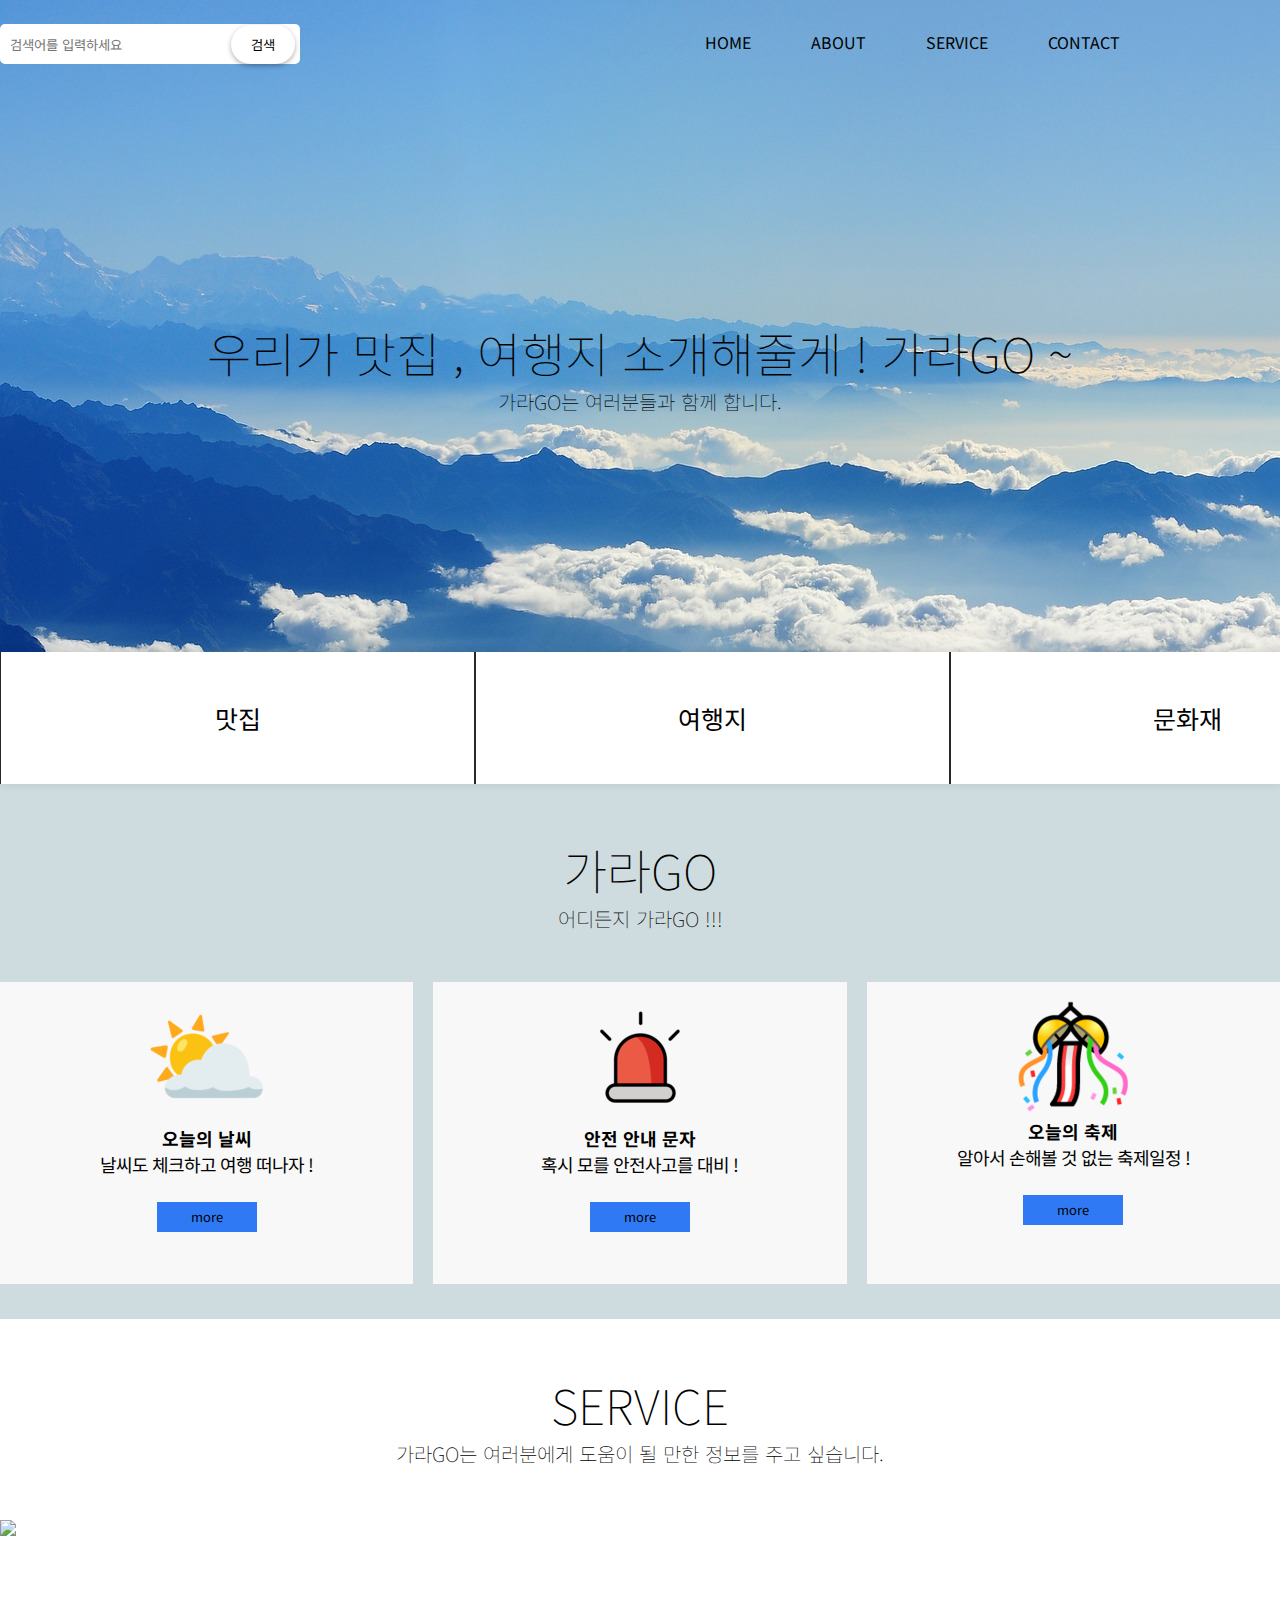
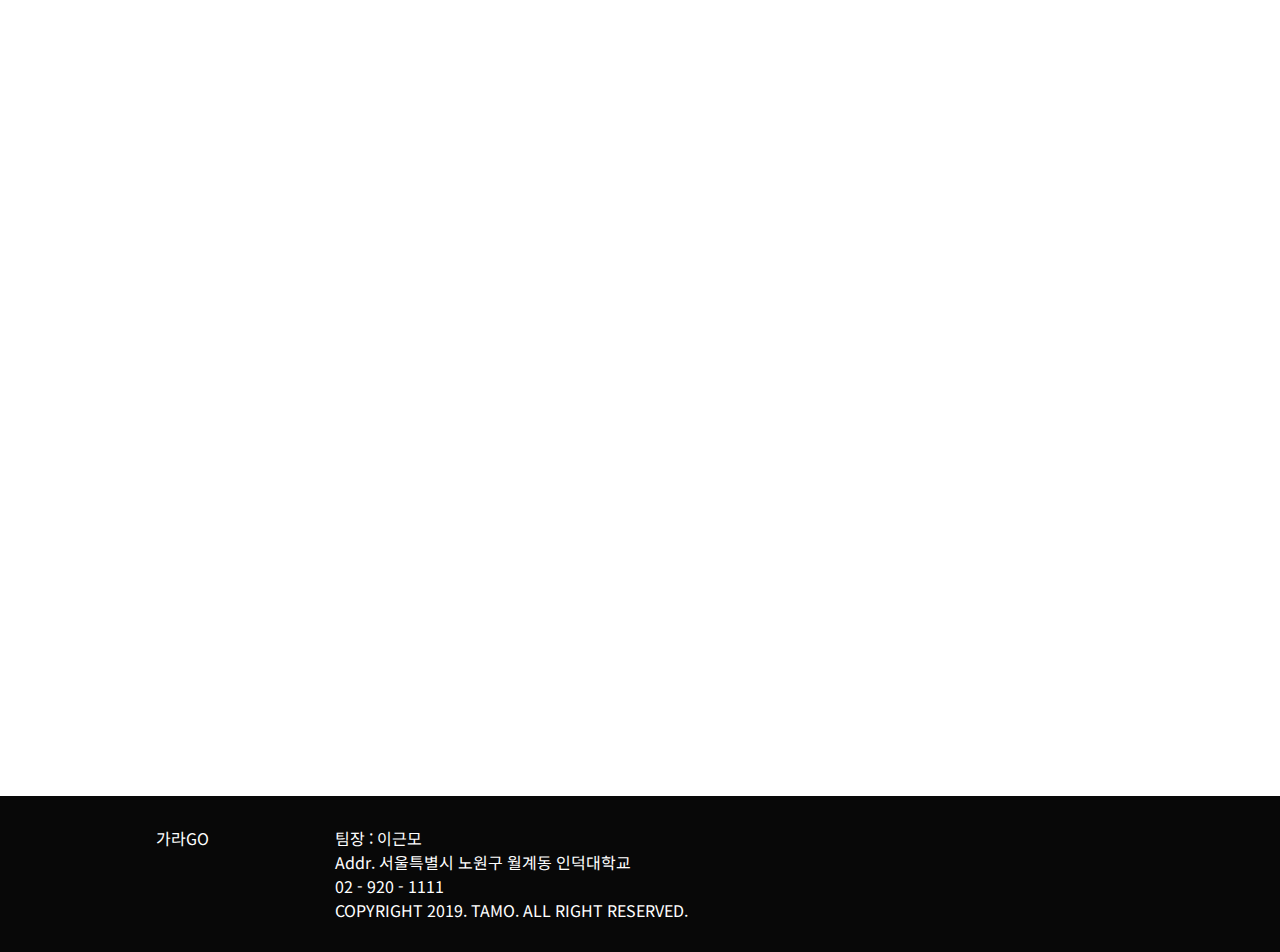
==== main.html @ 53605c0b "tap and photo" ====
<!doctype html>
<html lang="ko">
  <head>
    <meta charset="UTF-8">
    <meta http-equiv="X-UA-Compatible" content="IE=edge">
    <meta name="viewport" content="width=device-width, initial-scale=1.0">
    <link href="https://fonts.googleapis.com/css2?family=Noto+Sans+KR&display=swap" rel="stylesheet">
    <link rel="stylesheet" href="main.css">

   
  </head>
  <body>
    <div class="wrap">
      <div class="intro_bg">
        <div class="header">
          <div class="searchArea">
            <form method="POST" action="pro.php" >
            <input type="text" placeholder="검색어를 입력하세요" name="search">
            <button type="submit">검색</button>
        </form>
          </div>
          <ul class="nav">
            <li><a href="#">HOME</a></li>
            <li><a href="#">ABOUT</a></li>
            <li><a href="#">SERVICE</a></li>
            <li><a href="#">CONTACT</a></li>
          </ul>
        </div>
        <div class="intro_text">
          <h1>우리가 맛집 , 여행지 소개해줄게 ! 가라GO ~ </h1>
          <h4 class="contents1"> 가라GO는 여러분들과 함께 합니다. </h4>
        </div>
        
      </div>
      </div>
      <!-- intro end-->
      <ul class="amount">
        <li>
          <div>
            <div class="button">
            <button onclick="location.href='nofood.php'">맛집</button >
            </div>
            <div class="result"> </div>
          </div>
        </li>
        <li>
          <div>
            <div class="button">
              <button onclick="location.href='notrip.php'">여행지</button >
              </div>
            <div class="result"> </div>
          </div>
        </li>
        <li>
          <div>
            <div class="button">
              <button onclick="location.href='noculture.php'">문화재</button >
              </div>
            <div class="result"></div>
          </div>
        </li>
        <li>
            <div>
              <div class="button">
                <button onclick="location.href='nofestival.php'">축제</button >
                </div>
              <div class="result"></div>
            </div>
        </li>
      </ul>
      <!-- amount end -->

      <div class="main_text0">
        <h1>가라GO</h1>
        <div class="contents1">어디든지 가라GO !!! </div>
        
        <ul class="icons">
          <li>
            <div class="icon_img">
              <img src="photo/weather.png">
            </div>
            <div class="contents1_bold">오늘의 날씨 </div>
            <div class="contents2">
                날씨도 체크하고 여행 떠나자 !
            </div>
            <div class="more">
              <more onclick="location.href='next.html'">more</more >
            </div>
          </li>

          <li>
            <div class="icon_img">
              <img src="photo/disaster.png">
            </div>
            <div class="contents1_bold">안전 안내 문자</div>
            <div class="contents2">
                혹시 모를 안전사고를 대비 ! 
            </div>
            <div class="more">
              <more onclick="location.href='emerinfo.php'">more</more >
            </div>
          </li>

          <li>
            <div class="icon_img">
              <img src="photo/festival.png">
            </div>
            <div class="contents1_bold">오늘의 축제</div>
            <div class="contents2">
              알아서 손해볼 것 없는 축제일정 ! 
            </div>
            <div class="more">
              <more onclick="location.href='next.html'">more</more >
            </div>
          </li>
        </ul>
      </div>

      <div class="main_text1">
        <h1>SERVICE</h1>
        <div class="contents1">가라GO는 여러분에게 도움이 될 만한 정보를 주고 싶습니다.</div>
        <div class="service">
          <div class="food_photo">
            <img src=#>
          </div>
          <div class="contents2">
              
          </div>
        </div>
      </div>

      <div class="main_text2">
        <ul>
          <li>
            <div><h1>CONTACT</h1></div>
            <div>우리에게 파트너십을 신청하거나, 고객이 되어주세요</div>
            <div class="more2">더 알아보기</div>
          </li>
          <li></li>
        </ul>
      </div>

      <div class="footer">
        <div>가라GO</div>
        <div> 팀장 : 이근모 
           <br>
          Addr. 서울특별시 노원구 월계동 인덕대학교 <br>
          02 - 920 - 1111 <br>
          COPYRIGHT 2019. TAMO. ALL RIGHT RESERVED.
        </div>
      </div>
    </div>
  </body>
</html>
---- main.css ----
*{
  font-family: 'Noto Sans KR', sans-serif;
  list-style: none;
  text-decoration: none;
  border-collapse: collapse;
  margin:0px;
  padding: 0px;
  color: #000000;
}

h1 {
  font-size: 48px;
  font-weight: 100;
}
.contents1{
  font-size: 20px;
  font-weight: lighter;
}
.contents2{
  font-size: 18px;
}
.contents3 {
  font-size: 14px;
  font-weight: 100;
}
.contents1_bold{
  font-size: 18px;
  font-weight: bold;
}
/* --- */

.result{
  font-size: 24px;
}

.intro_bg{
  background-image: url("photo/nepal.jpg");
  width: 100%;
  height: 718px;
}

.header{
  width:1280px;
  margin:auto;
  display: flex;
  height: 86px;
}

.searchArea{
  width:300px;
    height:40px;
    background: rgb(255, 255, 255);
    border-radius: 5px;
    margin-top:24px;
}
.searchArea > form > input{
  border:none;
    width:250px;
    height:40px;
    background: rgba(90, 51, 51, 0);
    color:rgb(0, 0, 0);
    padding-left:10px;
}

.searchArea > form > span{
  width:50px;
  color: black;
}
.searchArea button[type=submit] {
  background-color: #ffffff;
    color: #000000;
    border: none;
    border-radius: 25px;
    padding: 10px 20px;
    margin-left: -33px;
    box-shadow: 0 2px 5px rgba(0, 0, 0, 0.3);
    cursor: pointer;
    transition: background-color 0.3s, color 0.3s;
}

.searchArea button[type=submit]:hover {
  background-color: #000000;
    color: #ffffff;
} 

.nav{
  display: flex;
  justify-content: flex-end;
  width:calc(1000px - 200px);
  margin-left: 20px;
}
.nav > li {
  margin-left: 60px;
  margin-top: 30px;
}

.nav > li > a {
  color: #000000;
}

.nav li a:hover {
  background-color: #ff9e9e;
  color: #000000;
}

.amount{
  position: relative;
  top:-66px;
  display: flex;
  width: 100%; /*좌우 넓이 조정 크롬이냐 엣지냐에 따라 다르기에 추후 조정*/
  left:-1px;
  background: #fff;
  box-shadow: 0px 0px 10px rgba(0, 0, 0, 0.1);
  margin: auto;
}
.amount > li {
  flex: 1;
  height: 132px;
}
.amount > li > div {
  text-align: center;
  height:57px;
}

.amount button {
  background-color: #ffffff; /*버튼의 색깔*/
  color: #000000;
  width:475px; /*좌우 넓이를 조정하면 버튼도 그에 맞게 위에서 지정한 넓이 나누기 4정도로 크기 조정 해줘야함*/
  height:132px;
  font-size: 25px;
  border-left: 2px solid #292828;
  border-top: none;
  border-right: none;
  border-bottom: none;
  cursor: pointer;
  transition: background-color 0.3s, color 0.3s;
}

.amount button li:last-child {
  border-left: none;
}
.amount button:hover{
  background-color: #000000; /*마우스 올렸을 때 색깔*/
  color: #ffffff;
}

.intro_text{
  width:100%;
  margin:231px auto 231px auto;
  text-align: center;
}
.intro_text > h1,
.intro_text > h4{
  color:#030303;
}

/* main_text0 */

.main_text0{
  width: 100%;
  height:601px;
  margin-top:-132px;
  background: #cfdcdf;
}
.main_text0 > h1{
  padding-top:116px;
  text-align: center;
}
.main_text0 > .contents1 {
  text-align: center;
}

.icons{
  display: flex;
  width:1280px;
  height: 302px;
  /* background: orange; */
  margin:auto;
}
.icons > li {
  flex: 1;
  background: rgb(248, 248, 248);
  margin-top:49px;
  height:302px;
  text-align: center;
}
.icons > li > .icon_img{
  margin-top:18px;
}

.icons > li:not(:last-child){
  margin-right: 20px;
}

.icons .contents2 {
  width:280px;
  margin:auto;
  letter-spacing: -1px;
}
.more{
  width: 100px;
  height: 30px;
  background-color: #2F7AF4;
  cursor: pointer;
  font-size: 13px;
  color: #ffffff ;
  line-height: 30px;
  margin:25px auto;
}

.more:hover{
  background-color: #66edff;
  color: #ffffff;
}
/* main_text1*/

.main_text1{
  width: 100%;
  height:659px;
  /* margin-top:-132px; */
  /* background: #2F7AF4 */
}
.main_text1 > h1{
  padding-top:50px;
  text-align: center;
}
.main_text1 > .contents1 {
  text-align: center;
}
.service {
  width:1280px;
  display: flex;
  margin: 49px auto;
  height:427px;
}

.service > .contents2 {
  padding: 20px;
}
.service > .contents2 > h2{
  margin-bottom: 27px;
}

/* main_text2 */
.main_text2 {
  width:100%;
  height:418px;
  background-image: url("image/contact.png");
}

.main_text2 > ul {
  display: flex;
  padding-top:138px;
}

.main_text2 > ul > li {
  flex: 1;
  text-align: center;
}
.main_text2 > ul > li > div,
.main_text2 > ul > li > div > h1{
  color: #fff;
}
.more2{
  width:220px;
  height:40px;
  border: 1px solid #fff;
  color: #fff;
  line-height: 40px;
  cursor: pointer;
  margin:16px auto;
}

.footer{
  display: flex;
  background: #080808;
  padding:30px;
}
.footer > div:first-child {
  flex:3;
  text-align: center;
  color: #fff;
}
.footer > div:last-child {
  flex:9;
  color: #fff;
}
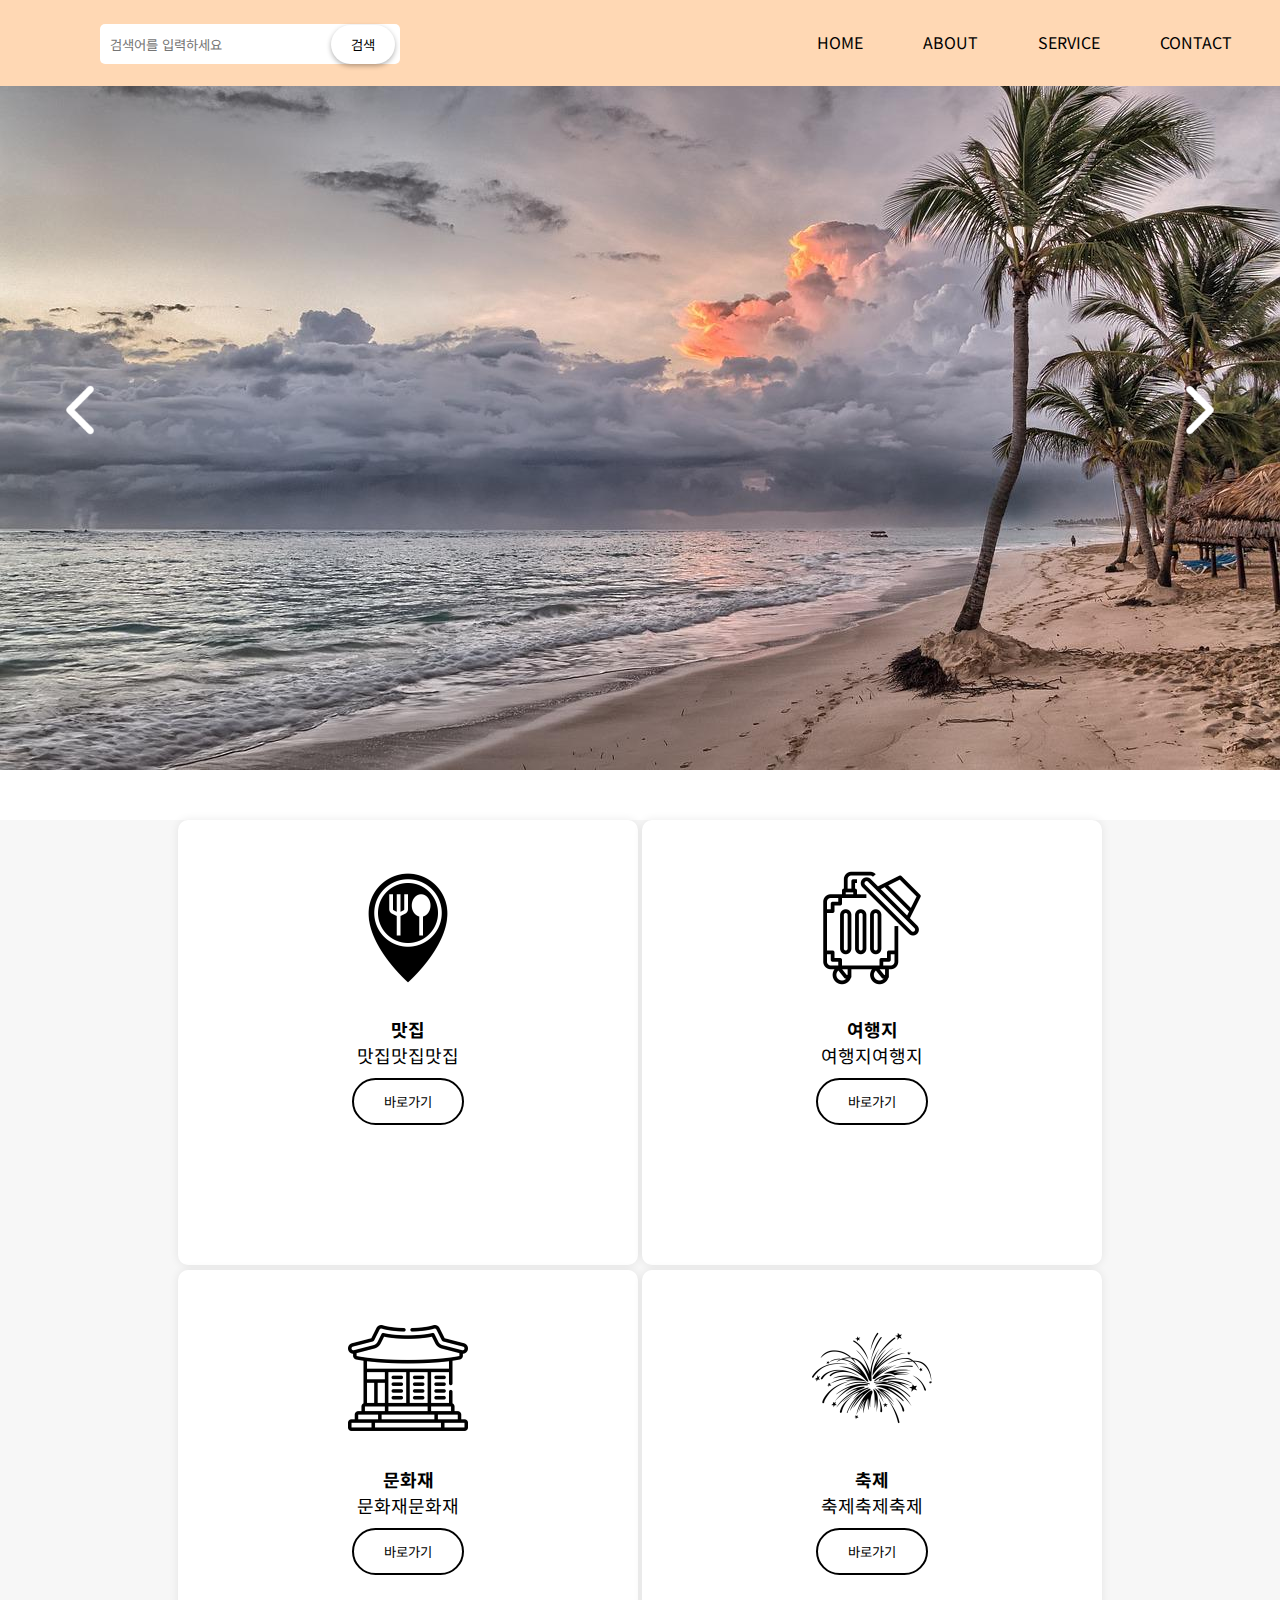
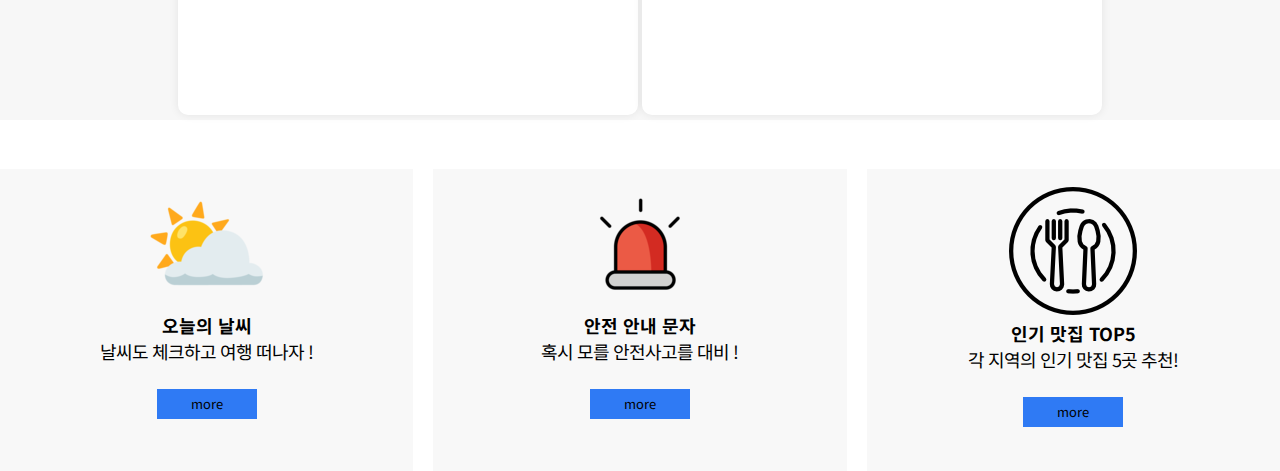
==== commit 0f2c5da3: "last commit" ====
--- a/main.html
+++ b/main.html
@@ -6,15 +6,13 @@
     <meta name="viewport" content="width=device-width, initial-scale=1.0">
     <link href="https://fonts.googleapis.com/css2?family=Noto+Sans+KR&display=swap" rel="stylesheet">
     <link rel="stylesheet" href="main.css">
-
-   
+  
   </head>
   <body>
     <div class="wrap">
-      <div class="intro_bg">
-        <div class="header">
+      <div class="header">
           <div class="searchArea">
-            <form method="POST" action="pro.php" >
+            <form method="get" action="pro.php" >
             <input type="text" placeholder="검색어를 입력하세요" name="search">
             <button type="submit">검색</button>
         </form>
@@ -26,129 +24,126 @@
             <li><a href="#">CONTACT</a></li>
           </ul>
         </div>
-        <div class="intro_text">
-          <h1>우리가 맛집 , 여행지 소개해줄게 ! 가라GO ~ </h1>
-          <h4 class="contents1"> 가라GO는 여러분들과 함께 합니다. </h4>
-        </div>
-        
-      </div>
-      </div>
-      <!-- intro end-->
-      <ul class="amount">
-        <li>
-          <div>
-            <div class="button">
-            <button onclick="location.href='nofood.php'">맛집</button >
-            </div>
-            <div class="result"> </div>
-          </div>
-        </li>
-        <li>
-          <div>
-            <div class="button">
-              <button onclick="location.href='notrip.php'">여행지</button >
-              </div>
-            <div class="result"> </div>
-          </div>
-        </li>
-        <li>
-          <div>
-            <div class="button">
-              <button onclick="location.href='noculture.php'">문화재</button >
-              </div>
-            <div class="result"></div>
-          </div>
-        </li>
-        <li>
-            <div>
-              <div class="button">
-                <button onclick="location.href='nofestival.php'">축제</button >
-                </div>
-              <div class="result"></div>
-            </div>
-        </li>
-      </ul>
-      <!-- amount end -->
 
-      <div class="main_text0">
-        <h1>가라GO</h1>
-        <div class="contents1">어디든지 가라GO !!! </div>
-        
-        <ul class="icons">
-          <li>
-            <div class="icon_img">
-              <img src="photo/weather.png">
-            </div>
-            <div class="contents1_bold">오늘의 날씨 </div>
-            <div class="contents2">
-                날씨도 체크하고 여행 떠나자 !
-            </div>
-            <div class="more">
-              <more onclick="location.href='next.html'">more</more >
-            </div>
-          </li>
+        <div class="section">
+          <input type="radio" name="slide" id="slide01" checked>
+          <input type="radio" name="slide" id="slide02">
+          <input type="radio" name="slide" id="slide03">
 
-          <li>
-            <div class="icon_img">
-              <img src="photo/disaster.png">
-            </div>
-            <div class="contents1_bold">안전 안내 문자</div>
-            <div class="contents2">
-                혹시 모를 안전사고를 대비 ! 
-            </div>
-            <div class="more">
-              <more onclick="location.href='emerinfo.php'">more</more >
-            </div>
-          </li>
-
-          <li>
-            <div class="icon_img">
-              <img src="photo/festival.png">
-            </div>
-            <div class="contents1_bold">오늘의 축제</div>
-            <div class="contents2">
-              알아서 손해볼 것 없는 축제일정 ! 
-            </div>
-            <div class="more">
-              <more onclick="location.href='next.html'">more</more >
-            </div>
-          </li>
-        </ul>
-      </div>
-
-      <div class="main_text1">
-        <h1>SERVICE</h1>
-        <div class="contents1">가라GO는 여러분에게 도움이 될 만한 정보를 주고 싶습니다.</div>
-        <div class="service">
-          <div class="food_photo">
-            <img src=#>
-          </div>
-          <div class="contents2">
-              
+          <div class="slidewrap">
+            <ul class="slidelist">
+              <li>
+                <a>
+                  <label for="slide03" class="left"></label>
+                  <img src="photo/beach.jpg">
+                  <label for="slide02" class="right"></label>
+                </a>
+              </li>
+              <li>
+                <a>
+                  <label for="slide01" class="left"></label>
+                  <img src="photo/river.jpg">
+                  <label for="slide03" class="right"></label>
+                </a>
+              </li>
+              <li>
+                <a>
+                  <label for="slide02" class="left"></label>
+                  <img src="photo/road.jpg">
+                  <label for="slide01" class="right"></label>
+                </a>
+              </li>
+            </ul>
           </div>
         </div>
       </div>
-
-      <div class="main_text2">
-        <ul>
-          <li>
-            <div><h1>CONTACT</h1></div>
-            <div>우리에게 파트너십을 신청하거나, 고객이 되어주세요</div>
-            <div class="more2">더 알아보기</div>
-          </li>
-          <li></li>
-        </ul>
+      
+      <div class="cardbox">
+      <div class="card">
+          <div class="icon_png">
+            <img src="photo/food.png">
+          </div>
+          <div class="contents1_bold">맛집 </div>
+          <div class="contents2">맛집맛집맛집</div>
+          <div class="cardbutton">
+            <button onclick="location.href='nofood.php'">바로가기</button>
+        </div>
+      </div>
+        
+      <div class="card">
+          <div class="icon_png">
+            <img src="photo/tour.png">
+          </div>
+          <div class="contents1_bold">여행지 </div>
+          <div class="contents2">여행지여행지</div>
+          <div class="cardbutton">
+            <button onclick="location.href='notrip.php'">바로가기</button>
+        </div>
       </div>
 
-      <div class="footer">
-        <div>가라GO</div>
-        <div> 팀장 : 이근모 
-           <br>
-          Addr. 서울특별시 노원구 월계동 인덕대학교 <br>
-          02 - 920 - 1111 <br>
-          COPYRIGHT 2019. TAMO. ALL RIGHT RESERVED.
+        <div class="card">
+          <div class="icon_png">
+            <img src="photo/tradition.png">
+          </div>
+          <div class="contents1_bold">문화재 </div>
+          <div class="contents2">문화재문화재</div>
+          <div class="cardbutton">
+            <button onclick="location.href='noculture.php'">바로가기</button>
+          </div>
+        </div>
+
+        <div class="card">
+          <div class="icon_png">
+            <img src="photo/festival1.png">
+          </div>
+          <div class="contents1_bold">축제 </div>
+          <div class="contents2">축제축제축제</div>
+          <div class="cardbutton">
+            <button onclick="location.href='nofestival.php'">바로가기</button>
+      </div>
+    </div>
+    </div>
+
+    <ul class="icons">
+      <li>
+        <div class="icon_img">
+          <img src="photo/weather.png">
+        </div>
+        <div class="contents1_bold">오늘의 날씨 </div>
+        <div class="contents2">
+            날씨도 체크하고 여행 떠나자 !
+        </div>
+        <div class="more">
+          <more onclick="location.href='weatherex.php'">more</more >
+        </div>
+      </li>
+
+      <li>
+        <div class="icon_img">
+          <img src="photo/disaster.png">
+        </div>
+        <div class="contents1_bold">안전 안내 문자</div>
+        <div class="contents2">
+            혹시 모를 안전사고를 대비 ! 
+        </div>
+        <div class="more">
+          <more onclick="location.href='messageex.php'">more</more >
+        </div>
+      </li>
+
+      <li>
+        <div class="icon_img">
+          <img src="photo/foodicon1.png">
+        </div>
+        <div class="contents1_bold">인기 맛집 TOP5</div>
+        <div class="contents2">
+          각 지역의 인기 맛집 5곳 추천!
+        </div>
+        <div class="more">
+          <more onclick="location.href='foodex.php'">more</more >
+        </div>
+          </li>
         </div>
       </div>
-    </div>
   </body>
-</html>
+</html>--- a/main.css
+++ b/main.css
@@ -4,15 +4,11 @@
   list-style: none;
   text-decoration: none;
   border-collapse: collapse;
-  margin:0px;
+  margin: 0px;
   padding: 0px;
   color: #000000;
 }
 
-h1 {
-  font-size: 48px;
-  font-weight: 100;
-}
 .contents1{
   font-size: 20px;
   font-weight: lighter;
@@ -20,39 +16,87 @@
 .contents2{
   font-size: 18px;
 }
-.contents3 {
-  font-size: 14px;
-  font-weight: 100;
-}
+
 .contents1_bold{
   font-size: 18px;
   font-weight: bold;
 }
-/* --- */
-
-.result{
-  font-size: 24px;
-}
-
-.intro_bg{
-  background-image: url("photo/nepal.jpg");
-  width: 100%;
-  height: 718px;
-}
+
+.section input[id*="slide"] {
+    display: none;
+}
+
+.section .slidewrap {
+  max-width: 1900px;
+  margin: 0 auto;
+  overflow: hidden;
+  position: relative;
+  top: 0;
+}
+
+.section .slidelist {
+  white-space: nowrap;
+  font-size: 0;
+}
+
+.section .slidelist > li {
+  display: inline-block;
+  vertical-align: middle;
+  width: 100%;
+  transition: all .5s;
+}
+
+.section .slidelist > li > a {
+  display: block;
+  position: relative;
+}
+
+.section .slidelist > li > a img {
+  width: 100%;
+  max-height: 820px;
+}
+
+.section .slidelist label {
+  position: absolute;
+  z-index: 1;
+  top: 50%;
+  transform: translateY(-50%);
+  padding: 50px;
+  cursor: pointer;
+}
+
+.section .slidelist .left {
+  left: 30px;
+  background: url("photo/left.png") center center / 100% no-repeat;
+}
+
+.section .slidelist .right {
+  right: 30px;
+  background: url("photo/right.png") center center / 100% no-repeat;
+}
+
+.section [id="slide01"]:checked ~ .slidewrap .slidelist > li {transform: translateX(0%);}
+.section [id="slide02"]:checked ~ .slidewrap .slidelist > li {transform: translateX(-100%);}
+.section [id="slide03"]:checked ~ .slidewrap .slidelist > li {transform: translateX(-200%);}
 
 .header{
-  width:1280px;
-  margin:auto;
+  width: 100%;
+  margin: 0 auto;
   display: flex;
   height: 86px;
+  position: fixed;
+  background-color: #ffd8b4;
+  z-index: 3;
 }
 
 .searchArea{
-  width:300px;
+    width:300px;
     height:40px;
     background: rgb(255, 255, 255);
     border-radius: 5px;
     margin-top:24px;
+    margin-left: 100px;
+    padding-left: 0;
 }
 .searchArea > form > input{
   border:none;
@@ -87,8 +131,7 @@
 .nav{
   display: flex;
   justify-content: flex-end;
-  width:calc(1000px - 200px);
-  margin-left: 20px;
+  width: 65%;
 }
 .nav > li {
   margin-left: 60px;
@@ -104,45 +147,73 @@
   color: #000000;
 }
 
-.amount{
-  position: relative;
-  top:-66px;
-  display: flex;
-  width: 100%; /*좌우 넓이 조정 크롬이냐 엣지냐에 따라 다르기에 추후 조정*/
-  left:-1px;
+.cardbox {
+  width: 100%;
+  height: auto;
+  display: inline-block;
+  margin: auto;
+  text-align: center;
+  background-color: #f7f7f7;
+}
+
+.card {
+  width: 400px;
+  height: 355px;
+  text-align: center;
   background: #fff;
-  box-shadow: 0px 0px 10px rgba(0, 0, 0, 0.1);
-  margin: auto;
-}
-.amount > li {
-  flex: 1;
-  height: 132px;
-}
-.amount > li > div {
-  text-align: center;
-  height:57px;
-}
-
-.amount button {
-  background-color: #ffffff; /*버튼의 색깔*/
-  color: #000000;
-  width:475px; /*좌우 넓이를 조정하면 버튼도 그에 맞게 위에서 지정한 넓이 나누기 4정도로 크기 조정 해줘야함*/
-  height:132px;
-  font-size: 25px;
-  border-left: 2px solid #292828;
-  border-top: none;
-  border-right: none;
-  border-bottom: none;
+  box-shadow: 0 0 10px #00000015;
+  border-radius: 10px;
+  padding: 40px 30px 50px;
+  position: relative;
+  display: inline-block;
+  overflow: hidden;
+  transition: 0.5s ease-in-out;
   cursor: pointer;
-  transition: background-color 0.3s, color 0.3s;
-}
-
-.amount button li:last-child {
-  border-left: none;
-}
-.amount button:hover{
-  background-color: #000000; /*마우스 올렸을 때 색깔*/
+}
+
+.card:after {
+  content: "";
+  position: absolute;
+  bottom: 0;
+  right: 0;
+  width: 0%;
+  height: 4px;
+  background-color:#000000;
+  transition: width 0.5s cubic-bezier(0.35, 0.7, 0.35, 1) 0s;
+  -webkit-transition:width 0.5s cubic-bezier(0.35, 0.7, 0.35, 1) 0s;
+}
+
+
+.icon_png {
+  display: inline-block;
+  padding: 8px 20px;
+  margin-bottom: 15px;
+  position: relative;
+}
+
+
+.card button {
+  background-color: transparent;
+  border: 2px solid #000000;
+  border-radius: 50px;
+  padding: 12px 30px;
+  margin-top: 10px;
+} 
+
+.card button:hover {
+  background-color: #000000;
   color: #ffffff;
+}
+
+.card:hover {
+  transform: translateY(-20px);
+  transition: 0.5s ease-in-out;
+}
+
+.card:hover:after {
+  width: 100%;
+  right: auto;
+  left: 0;
 }
 
 .intro_text{
@@ -153,29 +224,12 @@
 .intro_text > h1,
 .intro_text > h4{
   color:#030303;
-}
-
-/* main_text0 */
-
-.main_text0{
-  width: 100%;
-  height:601px;
-  margin-top:-132px;
-  background: #cfdcdf;
-}
-.main_text0 > h1{
-  padding-top:116px;
-  text-align: center;
-}
-.main_text0 > .contents1 {
-  text-align: center;
 }
 
 .icons{
   display: flex;
   width:1280px;
   height: 302px;
-  /* background: orange; */
   margin:auto;
 }
 .icons > li {
@@ -212,77 +266,4 @@
 .more:hover{
   background-color: #66edff;
   color: #ffffff;
-}
-/* main_text1*/
-
-.main_text1{
-  width: 100%;
-  height:659px;
-  /* margin-top:-132px; */
-  /* background: #2F7AF4 */
-}
-.main_text1 > h1{
-  padding-top:50px;
-  text-align: center;
-}
-.main_text1 > .contents1 {
-  text-align: center;
-}
-.service {
-  width:1280px;
-  display: flex;
-  margin: 49px auto;
-  height:427px;
-}
-
-.service > .contents2 {
-  padding: 20px;
-}
-.service > .contents2 > h2{
-  margin-bottom: 27px;
-}
-
-/* main_text2 */
-.main_text2 {
-  width:100%;
-  height:418px;
-  background-image: url("image/contact.png");
-}
-
-.main_text2 > ul {
-  display: flex;
-  padding-top:138px;
-}
-
-.main_text2 > ul > li {
-  flex: 1;
-  text-align: center;
-}
-.main_text2 > ul > li > div,
-.main_text2 > ul > li > div > h1{
-  color: #fff;
-}
-.more2{
-  width:220px;
-  height:40px;
-  border: 1px solid #fff;
-  color: #fff;
-  line-height: 40px;
-  cursor: pointer;
-  margin:16px auto;
-}
-
-.footer{
-  display: flex;
-  background: #080808;
-  padding:30px;
-}
-.footer > div:first-child {
-  flex:3;
-  text-align: center;
-  color: #fff;
-}
-.footer > div:last-child {
-  flex:9;
-  color: #fff;
 }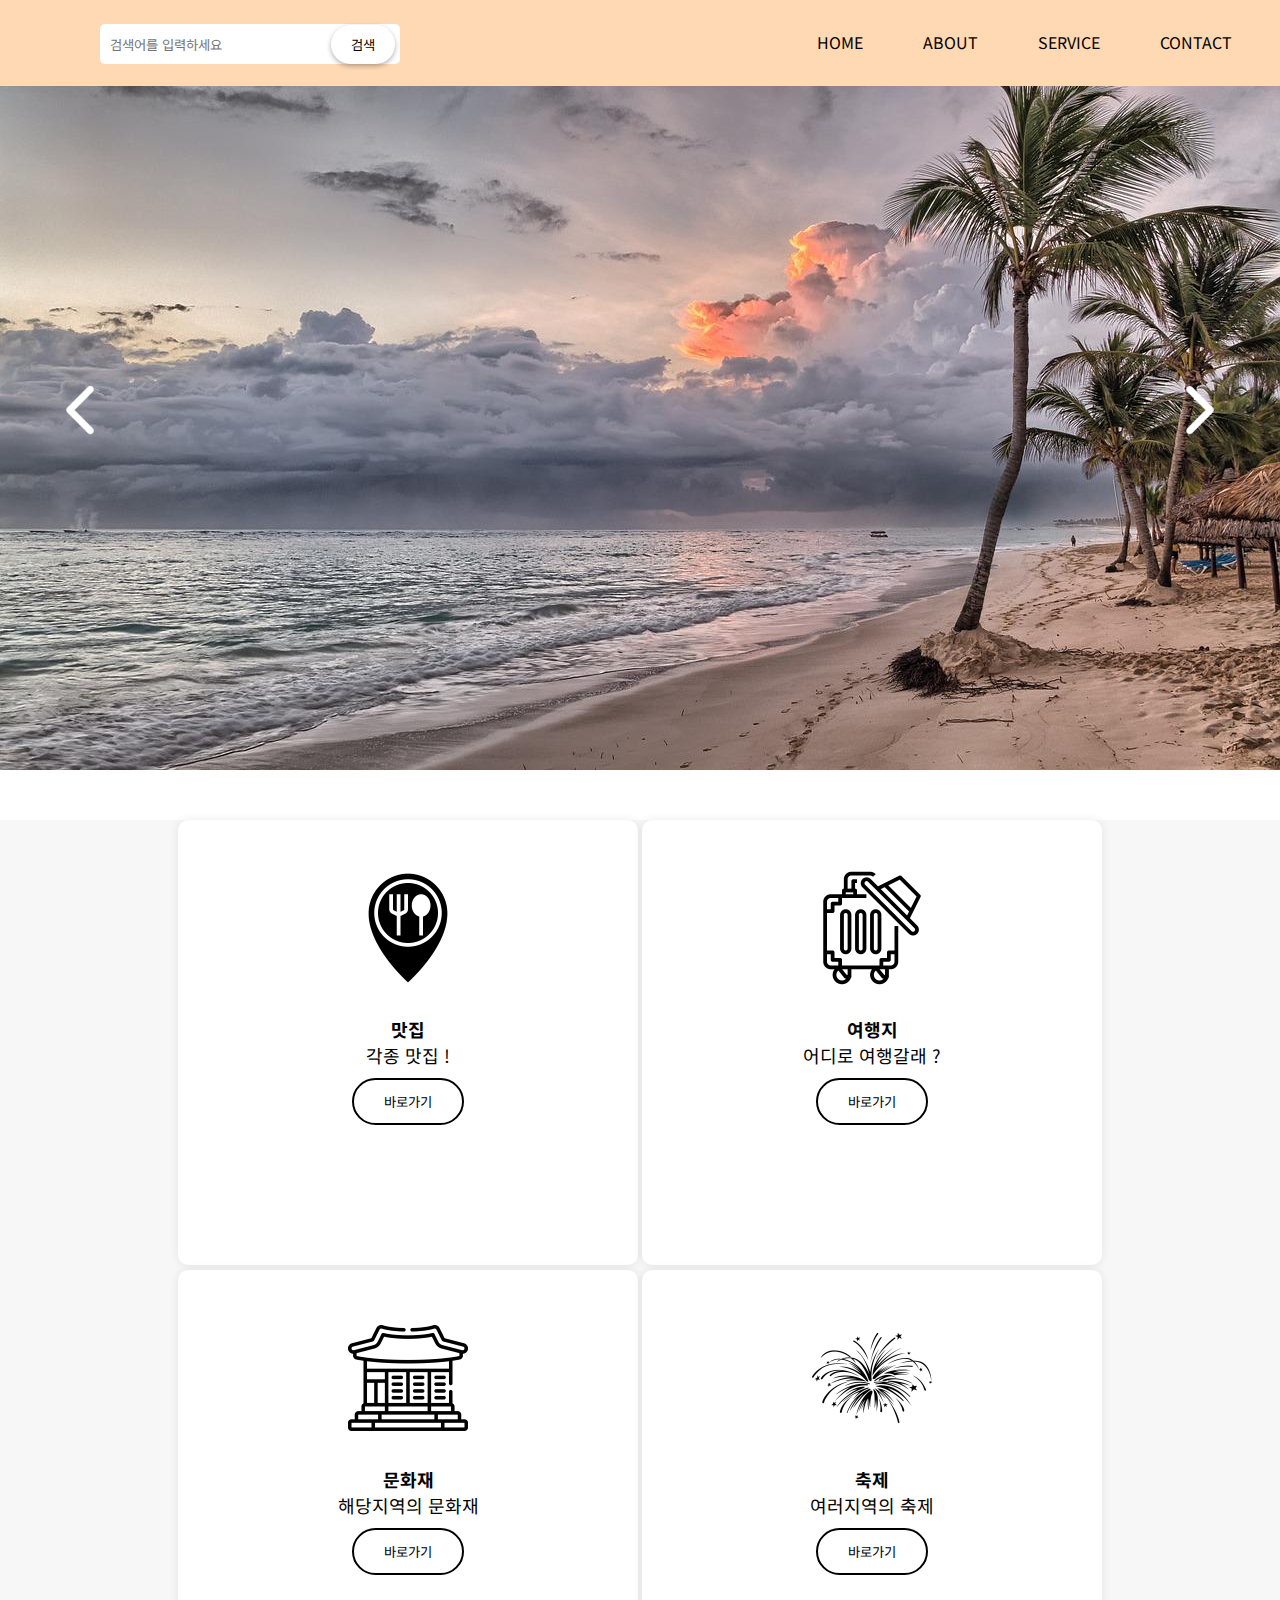
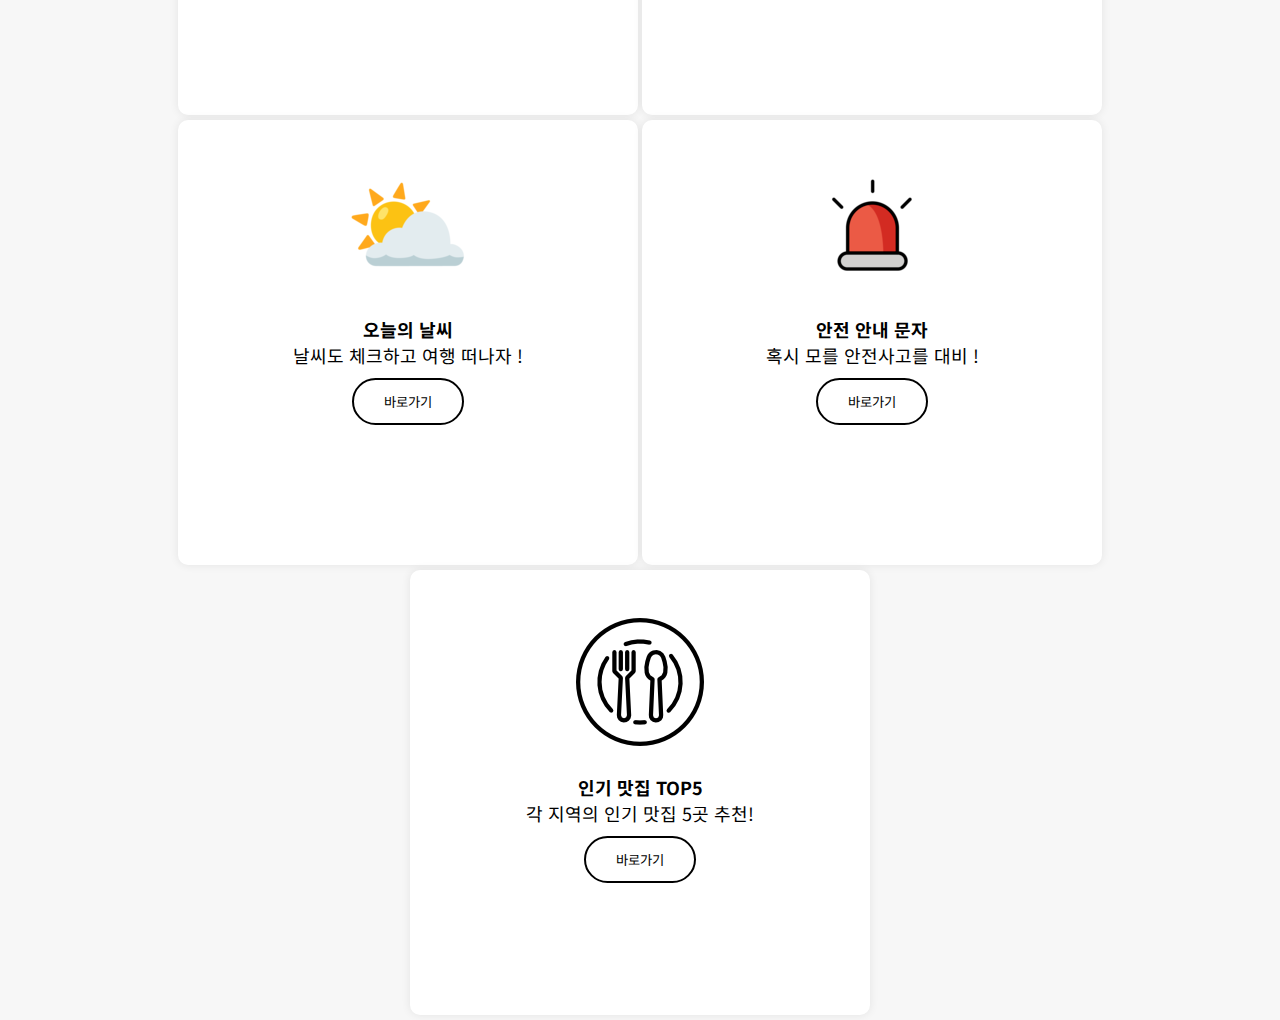
==== commit 421d5cc7: "3last commit" ====
--- a/main.html
+++ b/main.html
@@ -64,9 +64,9 @@
             <img src="photo/food.png">
           </div>
           <div class="contents1_bold">맛집 </div>
-          <div class="contents2">맛집맛집맛집</div>
+          <div class="contents2">각종 맛집 !</div>
           <div class="cardbutton">
-            <button onclick="location.href='nofood.php'">바로가기</button>
+            <button onclick="location.href='nofood.php?page=1'">바로가기</button>
         </div>
       </div>
         
@@ -75,9 +75,9 @@
             <img src="photo/tour.png">
           </div>
           <div class="contents1_bold">여행지 </div>
-          <div class="contents2">여행지여행지</div>
+          <div class="contents2">어디로 여행갈래 ?</div>
           <div class="cardbutton">
-            <button onclick="location.href='notrip.php'">바로가기</button>
+            <button onclick="location.href='notrip.php?page=1'">바로가기</button>
         </div>
       </div>
 
@@ -86,9 +86,9 @@
             <img src="photo/tradition.png">
           </div>
           <div class="contents1_bold">문화재 </div>
-          <div class="contents2">문화재문화재</div>
+          <div class="contents2">해당지역의 문화재</div>
           <div class="cardbutton">
-            <button onclick="location.href='noculture.php'">바로가기</button>
+            <button onclick="location.href='noculture.php?page=1'">바로가기</button>
           </div>
         </div>
 
@@ -97,53 +97,46 @@
             <img src="photo/festival1.png">
           </div>
           <div class="contents1_bold">축제 </div>
-          <div class="contents2">축제축제축제</div>
+          <div class="contents2">여러지역의 축제</div>
           <div class="cardbutton">
-            <button onclick="location.href='nofestival.php'">바로가기</button>
-      </div>
-    </div>
-    </div>
+            <button onclick="location.href='nofestival.php?page=1'">바로가기</button>
+          </div>
+        </div>
 
-    <ul class="icons">
-      <li>
-        <div class="icon_img">
-          <img src="photo/weather.png">
+        <div class="card">
+          <div class="icon_png">
+            <img src="photo/weather.png">
+          </div>
+          <div class="contents1_bold">오늘의 날씨 </div>
+          <div class="contents2">날씨도 체크하고 여행 떠나자 !</div>
+          <div class="cardbutton">
+            <button onclick="location.href='noculture.php?page=1'">바로가기</button>
+          </div>
         </div>
-        <div class="contents1_bold">오늘의 날씨 </div>
-        <div class="contents2">
-            날씨도 체크하고 여행 떠나자 !
+
+        <div class="card">
+          <div class="icon_png">
+            <img src="photo/disaster.png">
+          </div>
+          <div class="contents1_bold">안전 안내 문자 </div>
+          <div class="contents2">혹시 모를 안전사고를 대비 !</div>
+          <div class="cardbutton">
+            <button onclick="location.href='messageex.php'">바로가기</button>
+          </div>
         </div>
-        <div class="more">
-          <more onclick="location.href='weatherex.php'">more</more >
+
+        <div class="card">
+          <div class="icon_png">
+            <img src="photo/foodicon1.png">
+          </div>
+          <div class="contents1_bold">인기 맛집 TOP5 </div>
+          <div class="contents2">각 지역의 인기 맛집 5곳 추천!</div>
+          <div class="cardbutton">
+            <button onclick="location.href='foodex.php'">바로가기</button>
+          </div>
         </div>
-      </li>
 
-      <li>
-        <div class="icon_img">
-          <img src="photo/disaster.png">
-        </div>
-        <div class="contents1_bold">안전 안내 문자</div>
-        <div class="contents2">
-            혹시 모를 안전사고를 대비 ! 
-        </div>
-        <div class="more">
-          <more onclick="location.href='messageex.php'">more</more >
-        </div>
-      </li>
-
-      <li>
-        <div class="icon_img">
-          <img src="photo/foodicon1.png">
-        </div>
-        <div class="contents1_bold">인기 맛집 TOP5</div>
-        <div class="contents2">
-          각 지역의 인기 맛집 5곳 추천!
-        </div>
-        <div class="more">
-          <more onclick="location.href='foodex.php'">more</more >
-        </div>
-          </li>
-        </div>
+      
       </div>
   </body>
 </html>--- a/main.css
+++ b/main.css
@@ -266,4 +266,22 @@
 .more:hover{
   background-color: #66edff;
   color: #ffffff;
+}
+.button2 {
+  bottom: 500;
+  right: 100;
+  width: 40%;
+  height: 10;
+
+  border: 2px solid #000000;
+  border-radius: 10px;
+  padding: 8px 10px;
+  margin-top: 10px;
+
+  margin-bottom: 1px;
+  position: relative;
+}
+.button2:hover {
+  background-color: #000000;
+  color: #ffffff;
 }